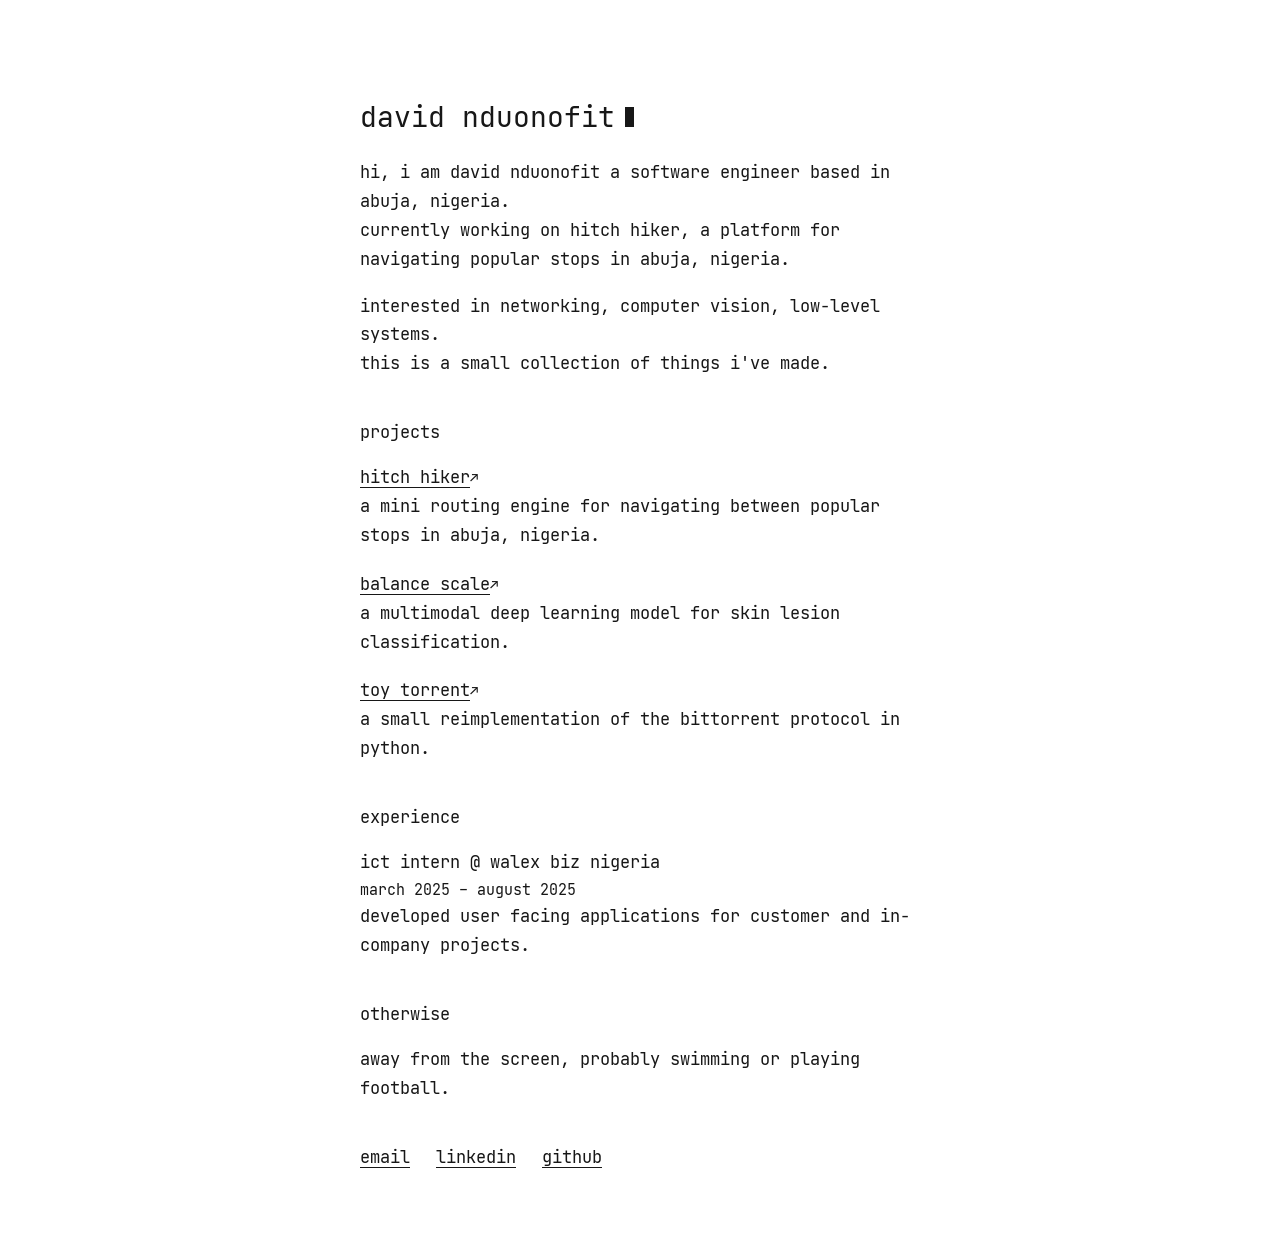
==== index.html @ 7fac35fb "initial commit" ====
<!doctype html>
<html lang="en">
  <head>
    <meta charset="utf-8">
    <meta name="viewport" content="width=device-width, initial-scale=1">
    <meta name="description" content="A personal corner of the internet. A little about me, a few projects, and ways to get in touch.">
    <meta name="color-scheme" content="light">
    <title>Your Name — Personal Portfolio</title>
    <link rel="preload" href="fonts/JetBrainsMono-Regular.ttf" as="font" type="font/ttf" crossorigin>
    <link rel="stylesheet" href="style.css">
  </head>
  <body>
    <a class="skip-link" href="#main">skip to content</a>

    <main id="main" class="page">
      <header class="intro">
        <!-- Replace the name and introduction with your own. -->
        <h1>david nduonofit<span class="cursor" aria-hidden="true"></span></h1>
        <p>
          hi, i am david nduonofit a software engineer based in abuja, nigeria.<br>
          currently working on hitch hiker, a platform for navigating popular stops in abuja, nigeria.
        </p>
        <p>
          interested in networking, computer vision, low-level systems.<br>
          this is a small collection of things i've made.
        </p>
      </header>

      <section class="projects" aria-labelledby="projects-heading">
        <h2 id="projects-heading">projects</h2>
        <!-- Copy a project <li> to add another. Replace its URL, name, and description. -->
        <ul class="project-list">
          <li>
            <h3>
              <a href="https://github.com/nduonofitdavid/hitch-hiker">hitch hiker<span class="link-arrow" aria-hidden="true"> ↗</span></a>
            </h3>
            <p>a mini routing engine for navigating between popular stops in abuja, nigeria.</p>
          </li>
          <li>
            <h3>
              <a href="https://github.com/nduonofitdavid/balance-scale">balance scale<span class="link-arrow" aria-hidden="true"> ↗</span></a>
            </h3>
            <p>a multimodal deep learning model for skin lesion classification.</p>
          </li>
          <li>
            <h3>
              <a href="https://github.com/nduonofitdavid/toy-torrent">toy torrent<span class="link-arrow" aria-hidden="true"> ↗</span></a>
            </h3>
            <p>a small reimplementation of the bittorrent protocol in python.</p>
          </li>
        </ul>
      </section>

      <section class="experience" aria-labelledby="experience-heading">
        <h2 id="experience-heading">experience</h2>
        <!-- Replace each role, organization, date range, and description with your own. -->
        <ul class="experience-list">
          <li>
            <h3>ict intern @ walex biz nigeria</h3>
            <p class="experience-dates">march 2025 – august 2025</p>
            <p>developed user facing applications for customer and in-company projects.</p>
          </li>
        </ul>
      </section>

      <section class="elsewhere" aria-labelledby="elsewhere-heading">
        <h2 id="elsewhere-heading">otherwise</h2>
        <p>away from the screen, probably swimming or playing football.</p>
      </section>

      <footer class="contact" aria-label="Contact and social links">
        <!-- Replace all three placeholder destinations with your own. -->
        <ul>
          <li><a href="mailto:nduonofitdavidfortune@gmail.com">email</a></li>
          <li><a href="www.linkedin.com/in/davidfortune-nduonofit-4b1a98355">linkedin</a></li>
          <li><a href="https://github.com/nduonofitdavid">github</a></li>
        </ul>
      </footer>
    </main>
  </body>
</html>
---- style.css ----
@font-face {
  font-family: "JetBrains Mono";
  src: url("fonts/JetBrainsMono-Regular.ttf") format("truetype");
  font-style: normal;
  font-weight: 400;
  font-display: swap;
}

:root {
  color-scheme: light;
  font-family: "JetBrains Mono", Consolas, "Liberation Mono", monospace;
  font-size: 17px;
  line-height: 1.7;
  font-synthesis: none;
  color: #171717;
  background: #fff;
}

* {
  box-sizing: border-box;
}

body {
  margin: 0;
}

.page {
  width: min(100% - 48px, 560px);
  margin: clamp(56px, 11vh, 112px) auto 64px;
  overflow-wrap: anywhere;
}

h1,
h2,
h3,
p,
ul {
  margin: 0;
  padding: 0;
}

h1,
h2,
h3 {
  font-size: 1em;
  font-weight: 400;
}

h1 {
  display: flex;
  align-items: baseline;
  gap: 10px;
  width: fit-content;
  margin-bottom: 24px;
  font-size: 28px;
  line-height: 1.25;
}

.cursor {
  display: inline-block;
  width: 9px;
  height: 20px;
  background: currentColor;
}

.intro p + p {
  margin-top: 18px;
}

section {
  margin-top: 40px;
}

h2 {
  margin-bottom: 16px;
}

.experience-list,
.project-list,
.contact ul {
  list-style: none;
}

.experience-list li + li,
.project-list li + li {
  margin-top: 20px;
}

.experience-dates {
  font-size: 0.875em;
}

a {
  color: inherit;
  text-decoration-thickness: 1px;
  text-underline-offset: 4px;
}

a:hover {
  text-decoration-thickness: 2px;
}

a:focus-visible {
  outline: 2px solid currentColor;
  outline-offset: 5px;
}

.link-arrow {
  display: inline-block;
  font-size: 0.8em;
}

.contact {
  margin-top: 36px;
}

.contact ul {
  display: flex;
  flex-wrap: wrap;
  gap: 8px 26px;
}

.contact a {
  display: inline-block;
  padding-block: 4px;
}

.skip-link {
  position: absolute;
  top: 12px;
  left: 24px;
  padding: 6px 10px;
  background: #fff;
  transform: translateY(-200%);
}

.skip-link:focus {
  transform: translateY(0);
}

@media (max-width: 480px) {
  .page {
    margin-top: 48px;
    margin-bottom: 48px;
  }

  h1 {
    font-size: 26px;
  }
}
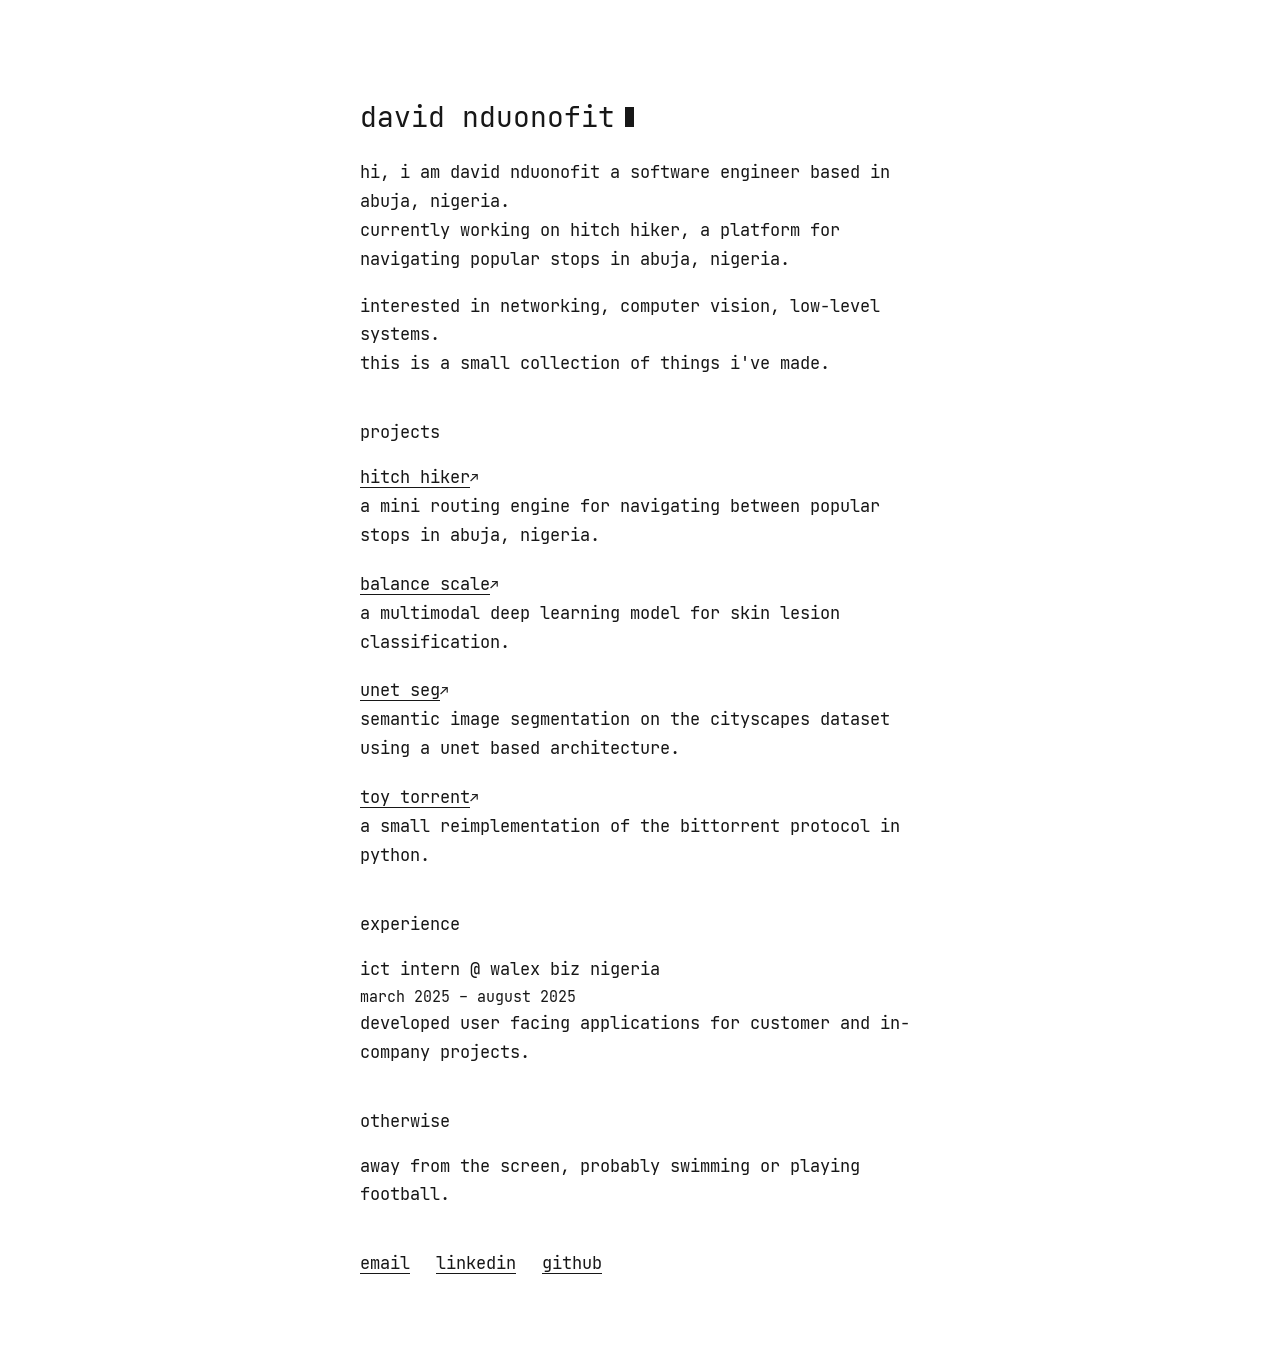
==== commit 879e6c4c: "add unetseg" ====
--- a/index.html
+++ b/index.html
@@ -5,7 +5,7 @@
     <meta name="viewport" content="width=device-width, initial-scale=1">
     <meta name="description" content="A personal corner of the internet. A little about me, a few projects, and ways to get in touch.">
     <meta name="color-scheme" content="light">
-    <title>Your Name — Personal Portfolio</title>
+    <title>david nduonofit</title>
     <link rel="preload" href="fonts/JetBrainsMono-Regular.ttf" as="font" type="font/ttf" crossorigin>
     <link rel="stylesheet" href="style.css">
   </head>
@@ -44,6 +44,12 @@
           </li>
           <li>
             <h3>
+              <a href="https://github.com/nduonofitdavid/balance-scale">unet seg<span class="link-arrow" aria-hidden="true"> ↗</span></a>
+            </h3>
+            <p>semantic image segmentation on the cityscapes dataset using a unet based architecture.</p>
+          </li>
+          <li>
+            <h3>
               <a href="https://github.com/nduonofitdavid/toy-torrent">toy torrent<span class="link-arrow" aria-hidden="true"> ↗</span></a>
             </h3>
             <p>a small reimplementation of the bittorrent protocol in python.</p>
